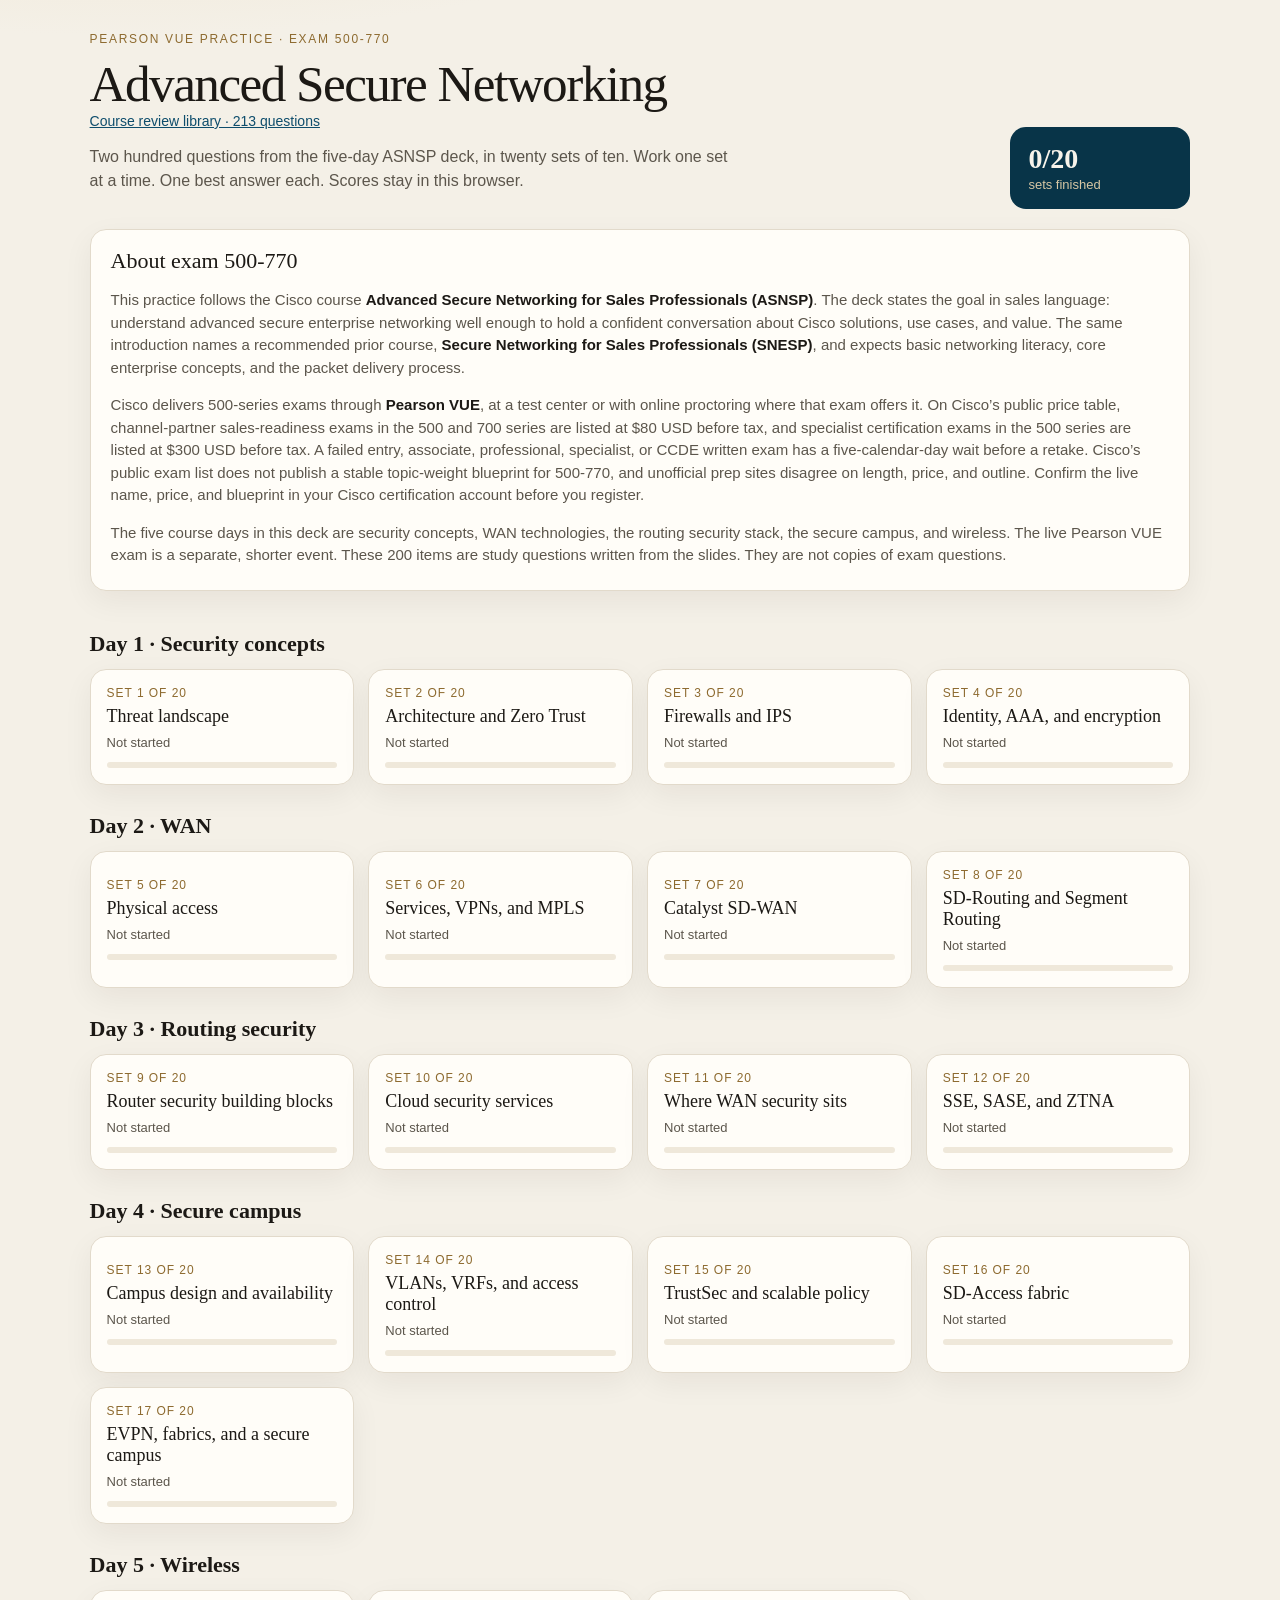
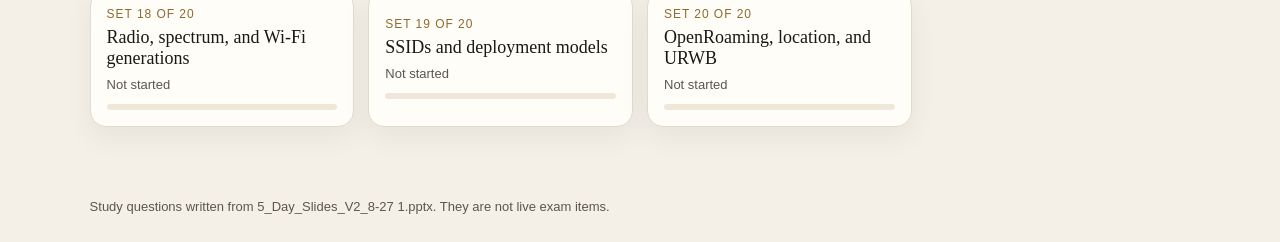
==== index.html @ 12d1223a "Add the course review quiz so it can be published as a site. Co-authored-by: Cursor <cursoragent@cur" ====
<!DOCTYPE html>
<html lang="en">
<head>
  <meta charset="utf-8" />
  <meta name="viewport" content="width=device-width, initial-scale=1" />
  <title>500-770 Practice · Advanced Secure Networking</title>
  <link rel="stylesheet" href="styles.css" />
</head>
<body>
  <header class="top">
    <div class="brand">
      <p class="eyebrow">Pearson VUE practice · Exam 500-770</p>
      <h1>Advanced Secure Networking</h1>
      <p class="sitelinks"><a href="review.html">Course review library · 213 questions</a></p>
      <p class="lede">Two hundred questions from the five-day ASNSP deck, in twenty sets of ten. Work one set at a time. One best answer each. Scores stay in this browser.</p>
    </div>
    <div class="overall" id="overall"></div>
  </header>
  <section class="notes" id="exam-notes">
    <h2>About exam 500-770</h2>
    <p>This practice follows the Cisco course <strong>Advanced Secure Networking for Sales Professionals (ASNSP)</strong>. The deck states the goal in sales language: understand advanced secure enterprise networking well enough to hold a confident conversation about Cisco solutions, use cases, and value. The same introduction names a recommended prior course, <strong>Secure Networking for Sales Professionals (SNESP)</strong>, and expects basic networking literacy, core enterprise concepts, and the packet delivery process.</p>
    <p>Cisco delivers 500-series exams through <strong>Pearson VUE</strong>, at a test center or with online proctoring where that exam offers it. On Cisco’s public price table, channel-partner sales-readiness exams in the 500 and 700 series are listed at $80 USD before tax, and specialist certification exams in the 500 series are listed at $300 USD before tax. A failed entry, associate, professional, specialist, or CCDE written exam has a five-calendar-day wait before a retake. Cisco’s public exam list does not publish a stable topic-weight blueprint for 500-770, and unofficial prep sites disagree on length, price, and outline. Confirm the live name, price, and blueprint in your Cisco certification account before you register.</p>
    <p>The five course days in this deck are security concepts, WAN technologies, the routing security stack, the secure campus, and wireless. The live Pearson VUE exam is a separate, shorter event. These 200 items are study questions written from the slides. They are not copies of exam questions.</p>
  </section>
  <main id="app"></main>
  <footer>
    Study questions written from <span>5_Day_Slides_V2_8-27 1.pptx</span>. They are not live exam items.
  </footer>
  <script src="questions.js"></script>
  <script src="app.js"></script>
</body>
</html>
---- styles.css ----
:root {
  --ink: #1c1915;
  --muted: #5c564c;
  --paper: #f4f0e7;
  --card: #fffdf8;
  --line: #e2dacb;
  --teal: #0e4d6c;
  --teal-dark: #083448;
  --gold: #8d6a2f;
  --ok: #1c6b45;
  --ok-bg: #e7f5ee;
  --bad: #8d2d2d;
  --bad-bg: #fdecec;
  --shadow: 0 10px 30px rgba(28, 25, 21, 0.06);
}

* { box-sizing: border-box; }
html, body { margin: 0; padding: 0; }
body {
  font-family: "Avenir Next", "Segoe UI", sans-serif;
  color: var(--ink);
  background:
    radial-gradient(1200px 400px at 10% -10%, #efe4cf 0%, transparent 55%),
    var(--paper);
  min-height: 100vh;
}
button, a { font: inherit; }
button { cursor: pointer; }

.top {
  display: flex;
  justify-content: space-between;
  gap: 24px;
  align-items: flex-end;
  padding: 32px 7vw 12px;
}
.eyebrow {
  letter-spacing: 0.14em;
  text-transform: uppercase;
  font-size: 12px;
  color: var(--gold);
  margin: 0 0 8px;
}
h1 {
  font-family: "Iowan Old Style", Palatino, "Palatino Linotype", serif;
  font-weight: 500;
  font-size: clamp(32px, 4vw, 52px);
  margin: 0;
  letter-spacing: -0.03em;
}
.lede { max-width: 640px; color: var(--muted); line-height: 1.5; }
.overall {
  min-width: 180px;
  background: var(--teal-dark);
  color: #f7f3ea;
  border-radius: 16px;
  padding: 16px 18px;
}
.overall strong { display: block; font-size: 28px; font-family: Palatino, serif; }
.overall span { color: #d7c7a4; font-size: 13px; }

.notes {
  margin: 8px 7vw 0;
  background: var(--card);
  border: 1px solid var(--line);
  border-radius: 16px;
  padding: 18px 20px 8px;
  box-shadow: var(--shadow);
}
.notes h2 {
  font-family: Palatino, serif;
  font-weight: 500;
  font-size: 22px;
  margin: 0 0 8px;
}
.notes p { color: var(--muted); line-height: 1.5; font-size: 15px; }
.notes strong { color: var(--ink); font-weight: 600; }
.notes a, .sitelinks a { color: var(--teal); }
.sitelinks { display: flex; gap: 16px; flex-wrap: wrap; margin: 0 0 8px; font-size: 14px; }
.blurb { color: var(--muted); line-height: 1.45; margin: 8px 0 0; max-width: 720px; }

main { padding: 12px 7vw 64px; }
footer {
  padding: 0 7vw 28px;
  color: var(--muted);
  font-size: 13px;
}

.day { margin: 28px 0 8px; }
.day h2 {
  font-family: Palatino, serif;
  font-size: 22px;
  margin: 0 0 12px;
}
.grid {
  display: grid;
  grid-template-columns: repeat(auto-fill, minmax(240px, 1fr));
  gap: 14px;
}
.card {
  background: var(--card);
  border: 1px solid var(--line);
  border-radius: 16px;
  padding: 16px;
  box-shadow: var(--shadow);
  text-align: left;
  color: inherit;
  width: 100%;
}
.card:hover { border-color: #c9b48a; }
.set-no { color: var(--gold); font-size: 12px; letter-spacing: 0.08em; text-transform: uppercase; }
.card h3 { margin: 6px 0 8px; font-size: 18px; font-family: Palatino, serif; font-weight: 500; }
.meta { color: var(--muted); font-size: 13px; }
.bar { height: 6px; background: #efe8da; border-radius: 99px; margin-top: 12px; overflow: hidden; }
.bar i { display: block; height: 100%; background: var(--teal); width: 0; }

.quiz-head, .result-head {
  display: flex;
  justify-content: space-between;
  gap: 16px;
  align-items: flex-start;
  margin-bottom: 18px;
}
.ghost, .primary, .choice {
  border-radius: 999px;
  border: 1px solid var(--line);
  background: white;
  padding: 8px 14px;
}
.primary { background: var(--teal); color: white; border-color: var(--teal); }
.primary:disabled { opacity: 0.45; cursor: not-allowed; }
.dots { display: flex; gap: 6px; flex-wrap: wrap; margin: 8px 0 18px; }
.dot {
  width: 28px; height: 28px; border-radius: 50%;
  border: 1px solid var(--line); background: white;
}
.dot.on { background: var(--teal); color: white; border-color: var(--teal); }
.dot.done { background: #e7f0f4; }

.prompt {
  font-family: Palatino, serif;
  font-size: clamp(22px, 2.4vw, 30px);
  line-height: 1.35;
  margin: 0 0 18px;
}
.choices { display: grid; gap: 10px; }
.choice {
  border-radius: 14px;
  text-align: left;
  padding: 14px 16px;
  display: flex;
  gap: 12px;
  align-items: flex-start;
  line-height: 1.4;
}
.choice.picked { border-color: var(--teal); background: #f3f8fb; }
.letter {
  width: 26px; height: 26px; border-radius: 50%;
  display: grid; place-items: center;
  background: #efe8da; flex: none; font-size: 13px;
}
.nav { display: flex; justify-content: space-between; margin-top: 18px; }

.scoreline { font-family: Palatino, serif; font-size: 42px; margin: 0; }
.review { display: grid; gap: 12px; }
.item {
  background: var(--card);
  border: 1px solid var(--line);
  border-radius: 14px;
  padding: 14px 16px;
}
.item.right { background: var(--ok-bg); }
.item.wrong { background: var(--bad-bg); }
.item p { margin: 6px 0; }
.why { color: var(--muted); }

@media (max-width: 720px) {
  .top, .quiz-head, .result-head { flex-direction: column; }
  .overall { width: 100%; }
}
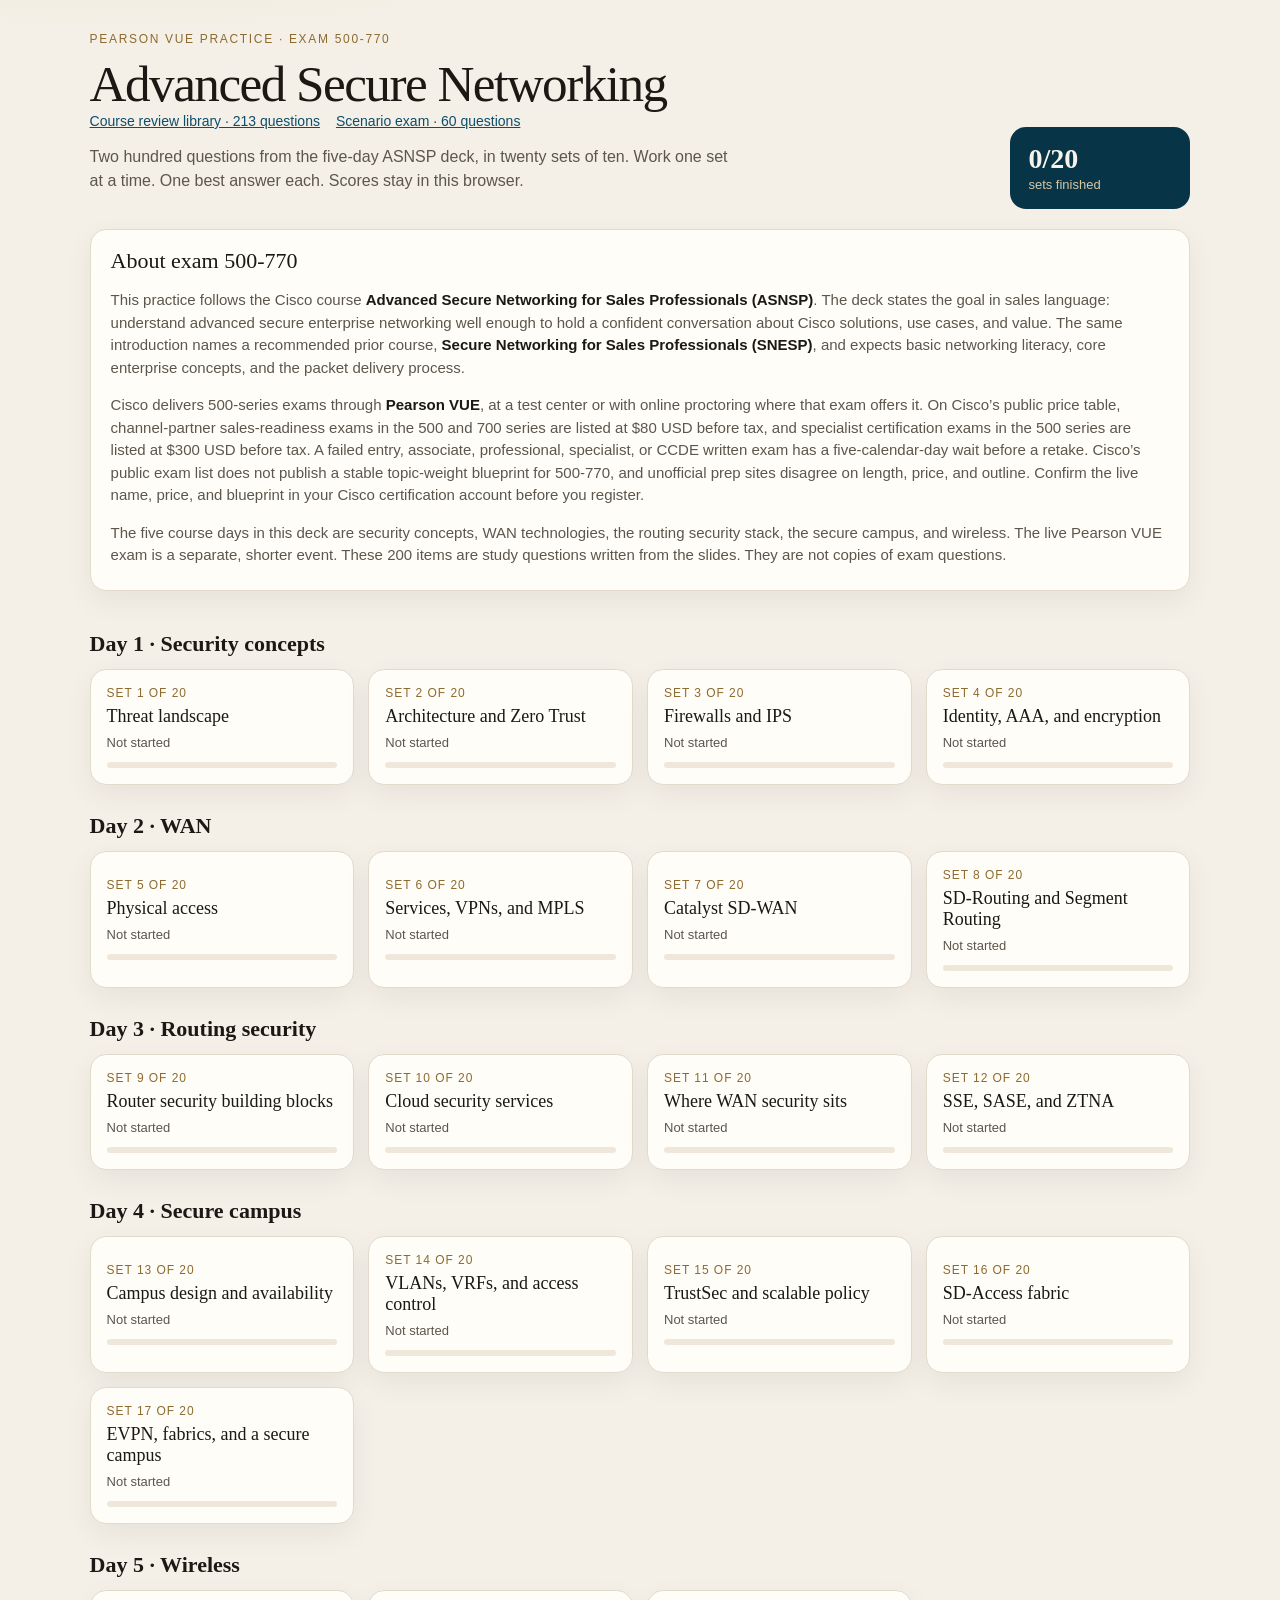
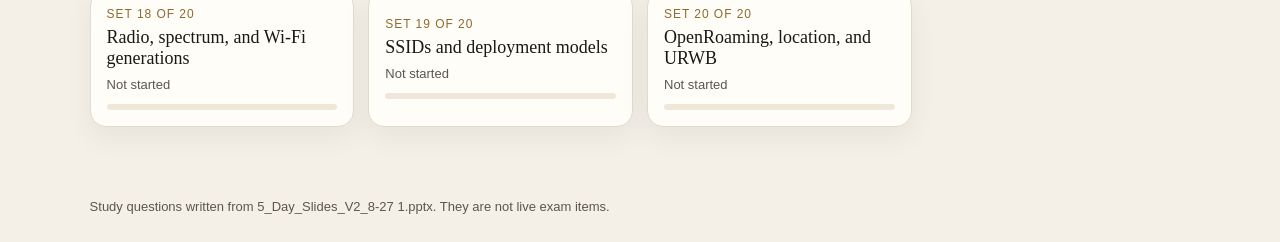
==== commit 9f0d250b: "Add the 60-question scenario exam so the public site includes the answer key. Co-authored-by: Cursor" ====
--- a/index.html
+++ b/index.html
@@ -11,7 +11,7 @@
     <div class="brand">
       <p class="eyebrow">Pearson VUE practice · Exam 500-770</p>
       <h1>Advanced Secure Networking</h1>
-      <p class="sitelinks"><a href="review.html">Course review library · 213 questions</a></p>
+      <p class="sitelinks"><a href="review.html">Course review library · 213 questions</a> <a href="exam.html">Scenario exam · 60 questions</a></p>
       <p class="lede">Two hundred questions from the five-day ASNSP deck, in twenty sets of ten. Work one set at a time. One best answer each. Scores stay in this browser.</p>
     </div>
     <div class="overall" id="overall"></div>
--- a/styles.css
+++ b/styles.css
@@ -173,6 +173,15 @@
 .item.wrong { background: var(--bad-bg); }
 .item p { margin: 6px 0; }
 .why { color: var(--muted); }
+.match { display: grid; gap: 14px; }
+.match-row {
+  background: var(--card);
+  border: 1px solid var(--line);
+  border-radius: 14px;
+  padding: 12px 14px;
+}
+.match-row p { margin: 0 0 8px; font-weight: 600; }
+.match-answer { white-space: pre-line; }
 
 @media (max-width: 720px) {
   .top, .quiz-head, .result-head { flex-direction: column; }
